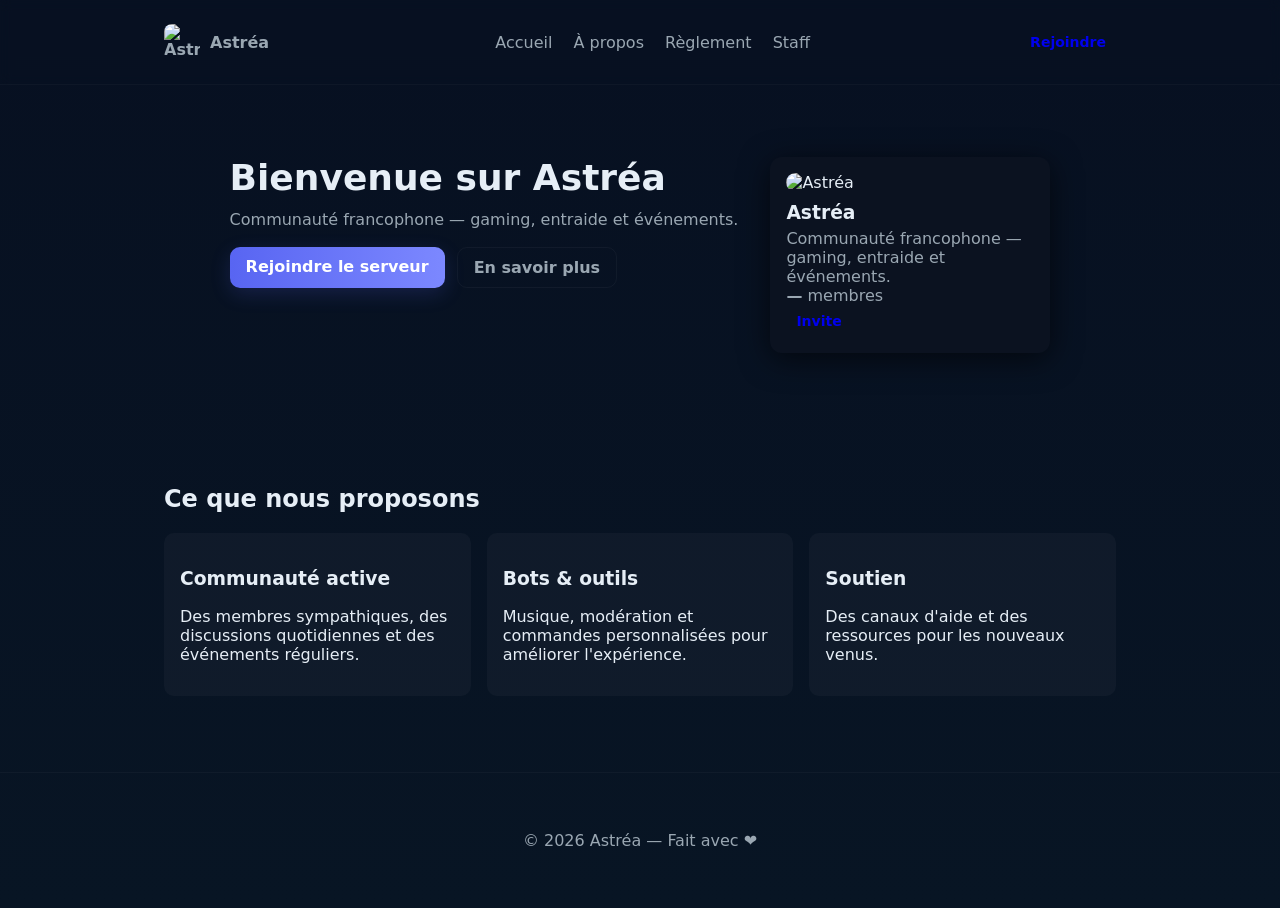
==== index.html @ 476ab1a2 "Add initial static site for Astréa: index, about, rules, staff, styles, script, README, assets" ====
<!doctype html>
<html lang="fr">
<head>
  <meta charset="utf-8" />
  <meta name="viewport" content="width=device-width,initial-scale=1" />
  <title>Astréa — Communauté Discord</title>
  <link rel="stylesheet" href="styles.css" />
  <meta name="description" content="Astréa — Communauté francophone : gaming, entraide et événements" />
</head>
<body>
  <header class="site-header">
    <div class="container">
      <a class="brand" href="/">
        <img src="assets/logo.png" alt="Astréa logo" id="siteLogo" />
        Astréa
      </a>
      <nav class="nav">
        <a href="/">Accueil</a>
        <a href="about.html">À propos</a>
        <a href="rules.html">Règlement</a>
        <a href="staff.html">Staff</a>
      </nav>
      <a class="btn small" href="https://discord.gg/AH4eVSTav" target="_blank" rel="noopener">Rejoindre</a>
    </div>
  </header>

  <main>
    <section class="hero">
      <div class="container hero-inner">
        <div class="hero-left">
          <h1>Bienvenue sur Astréa</h1>
          <p class="lead">Communauté francophone — gaming, entraide et événements.</p>
          <div class="actions">
            <a class="btn primary" href="https://discord.gg/AH4eVSTav" target="_blank" rel="noopener">Rejoindre le serveur</a>
            <a class="btn ghost" href="about.html">En savoir plus</a>
          </div>
        </div>

        <aside class="server-card">
          <img class="server-icon" src="assets/server-placeholder.png" alt="Astréa" />
          <div class="server-info">
            <h3>Astréa</h3>
            <p class="muted">Communauté francophone — gaming, entraide et événements.</p>
            <p class="server-stats"><strong id="memberCount">—</strong> membres</p>
            <a class="btn small" href="https://discord.gg/AH4eVSTav" target="_blank" rel="noopener">Invite</a>
          </div>
        </aside>
      </div>
    </section>

    <section class="container features">
      <h2>Ce que nous proposons</h2>
      <div class="grid">
        <div class="card">
          <h3>Communauté active</h3>
          <p>Des membres sympathiques, des discussions quotidiennes et des événements réguliers.</p>
        </div>
        <div class="card">
          <h3>Bots & outils</h3>
          <p>Musique, modération et commandes personnalisées pour améliorer l'expérience.</p>
        </div>
        <div class="card">
          <h3>Soutien</h3>
          <p>Des canaux d'aide et des ressources pour les nouveaux venus.</p>
        </div>
      </div>
    </section>

  </main>

  <footer class="site-footer">
    <div class="container">
      <p>© <span id="year"></span> Astréa — Fait avec ❤️</p>
    </div>
  </footer>

  <script src="script.js"></script>
</body>
</html>
---- styles.css ----
/* Styles for Astréa site */
:root{
  --bg:#0f1720;
  --card:#0b1220;
  --muted:#9aa7b2;
  --accent:#5865f2; /* change this to your server accent if you have one */
  --glass: rgba(255,255,255,0.03);
}
*{box-sizing:border-box}
body{
  margin:0;
  font-family:Inter,system-ui,Segoe UI,Roboto,"Helvetica Neue",Arial;
  background:linear-gradient(180deg,#071021 0%,#081524 100%);
  color:#e6eef6;
  -webkit-font-smoothing:antialiased;
}
.container{max-width:1000px;margin:0 auto;padding:24px}
.site-header{border-bottom:1px solid rgba(255,255,255,0.03);backdrop-filter:blur(6px)}
.site-header .container{display:flex;align-items:center;justify-content:space-between}
.brand{display:flex;align-items:center;gap:10px;color:var(--muted);text-decoration:none;font-weight:600}
.brand img{width:36px;height:36px;border-radius:8px;object-fit:cover}
.nav a{color:var(--muted);margin-left:16px;text-decoration:none}
.hero{padding:48px 0;display:grid}
.hero .container{display:flex;gap:32px;align-items:flex-start}
.hero-left{flex:1;max-width:620px}
.hero h1{font-size:36px;margin:0 0 12px}
.lead{color:var(--muted);margin:0 0 18px}
.actions{display:flex;gap:12px}
.btn{display:inline-block;padding:10px 16px;border-radius:10px;text-decoration:none;font-weight:600}
.btn.primary{background:linear-gradient(90deg,var(--accent),#7c88ff);color:white;box-shadow:0 6px 20px rgba(88,101,242,0.18)}
.btn.ghost{background:transparent;border:1px solid rgba(255,255,255,0.04);color:var(--muted)}
.btn.small{padding:8px 10px;font-size:14px}
.server-card{width:280px;background:var(--card);border-radius:12px;padding:16px;box-shadow:0 6px 30px rgba(0,0,0,0.6)}
.server-icon{width:64px;height:64px;border-radius:12px;object-fit:cover}
.server-info{margin-top:10px}
.server-info h3{margin:0 0 6px}
.server-info p{margin:0;color:var(--muted)}
.server-stats{margin-top:10px;color:#cfe0ff}
.features{padding:40px 24px}
.grid{display:grid;grid-template-columns:repeat(auto-fit,minmax(220px,1fr));gap:16px;margin-top:16px}
.card{background:var(--glass);padding:16px;border-radius:10px}
.join{padding:40px 24px;text-align:center}
.site-footer{border-top:1px solid rgba(255,255,255,0.03);padding:18px 0;margin-top:36px;text-align:center;color:var(--muted)}
@media(max-width:820px){
  .hero .container{flex-direction:column}
  .server-card{width:100%}
}
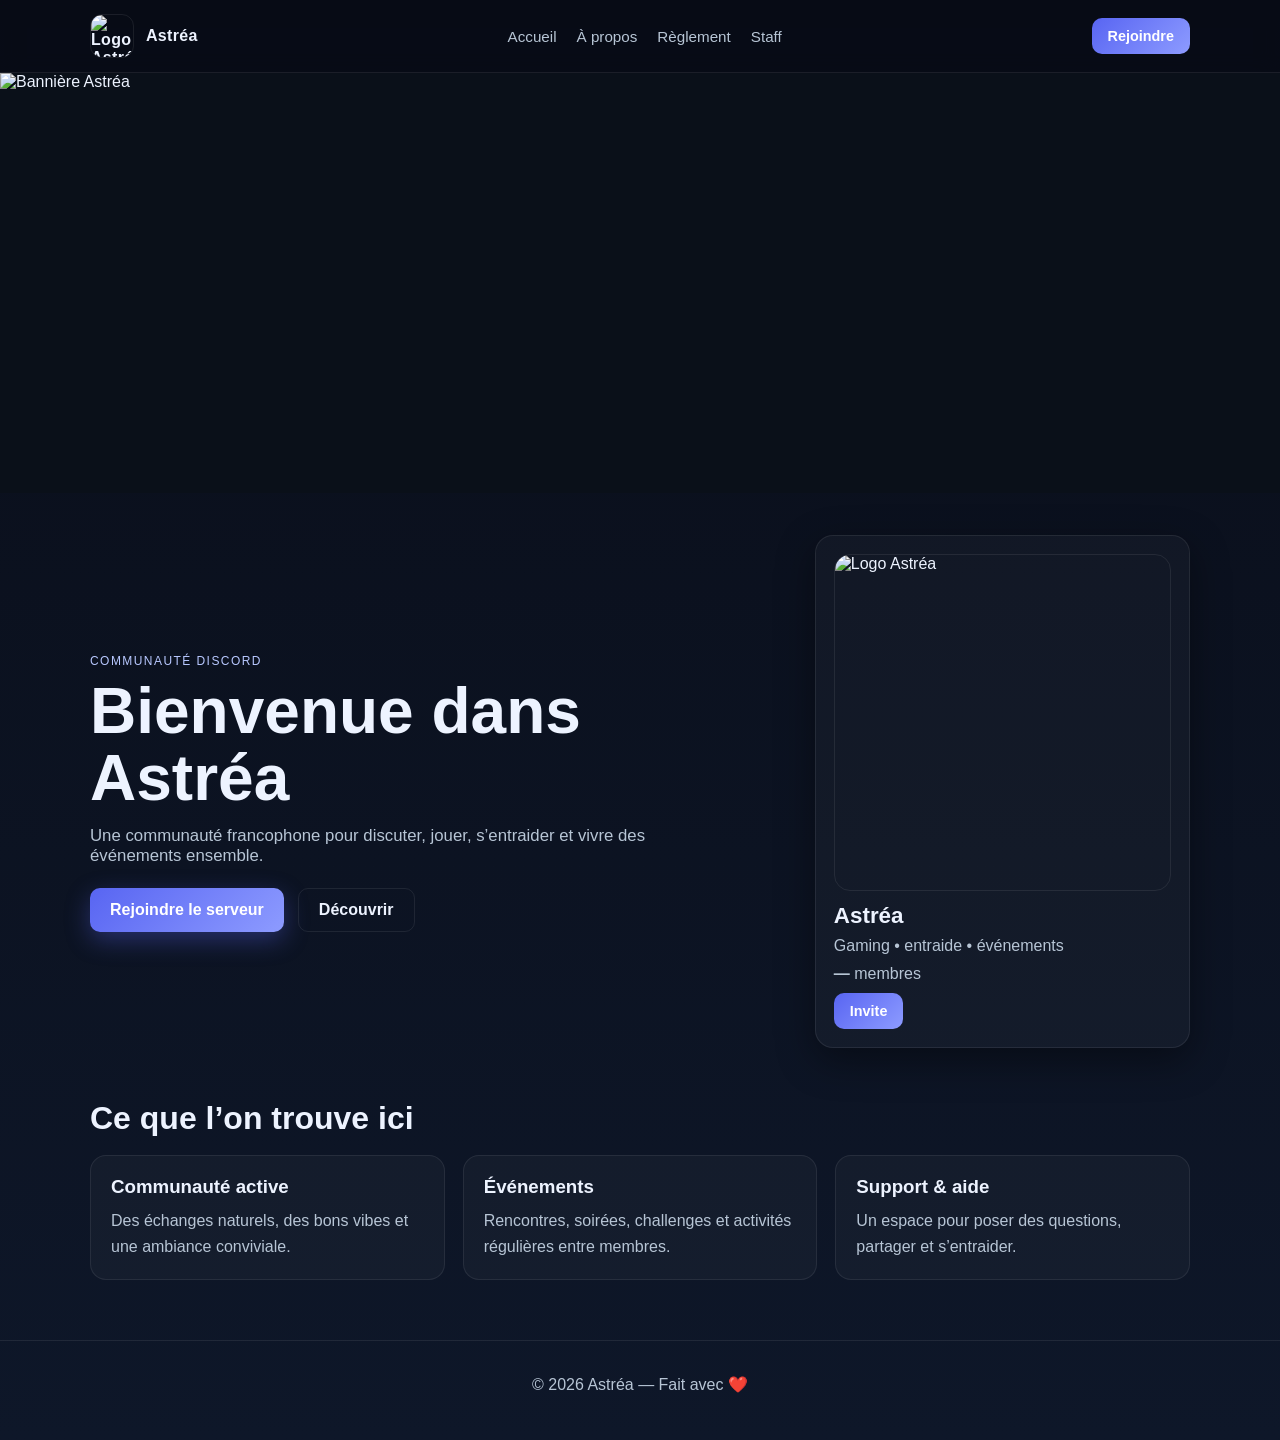
==== commit 71eb2abb: "Add animated preloader screen (massive star) and preloader behavior" ====
--- a/index.html
+++ b/index.html
@@ -5,42 +5,59 @@
   <meta name="viewport" content="width=device-width,initial-scale=1" />
   <title>Astréa — Communauté Discord</title>
   <link rel="stylesheet" href="styles.css" />
-  <meta name="description" content="Astréa — Communauté francophone : gaming, entraide et événements" />
+  <meta name="description" content="Astréa — communauté francophone, gaming, entraide et événements." />
 </head>
 <body>
+  <!-- Preloader -->
+  <div id="preloader" class="preloader" aria-hidden="false">
+    <div class="preloader-inner" role="status" aria-label="Chargement du site">
+      <!-- Star SVG (massive star) -->
+      <svg class="star" viewBox="0 0 24 24" xmlns="http://www.w3.org/2000/svg" aria-hidden="true" focusable="false">
+        <path d="M12 2.5l2.4 4.86 5.36.78-3.88 3.78.92 5.34L12 16.9 6.2 17.26l.92-5.34L3.24 8.14l5.36-.78L12 2.5z" />
+      </svg>
+    </div>
+  </div>
+
   <header class="site-header">
-    <div class="container">
+    <div class="container nav-row">
       <a class="brand" href="/">
-        <img src="assets/logo.png" alt="Astréa logo" id="siteLogo" />
-        Astréa
+        <img src="assets/logo.png" alt="Logo Astréa" />
+        <span>Astréa</span>
       </a>
+
       <nav class="nav">
         <a href="/">Accueil</a>
         <a href="about.html">À propos</a>
         <a href="rules.html">Règlement</a>
         <a href="staff.html">Staff</a>
       </nav>
+
       <a class="btn small" href="https://discord.gg/AH4eVSTav" target="_blank" rel="noopener">Rejoindre</a>
     </div>
   </header>
 
   <main>
+    <section class="hero-banner">
+      <img src="assets/banner.png" alt="Bannière Astréa" />
+    </section>
+
     <section class="hero">
       <div class="container hero-inner">
         <div class="hero-left">
-          <h1>Bienvenue sur Astréa</h1>
-          <p class="lead">Communauté francophone — gaming, entraide et événements.</p>
+          <span class="eyebrow">COMMUNAUTÉ DISCORD</span>
+          <h1>Bienvenue dans Astréa</h1>
+          <p class="lead">Une communauté francophone pour discuter, jouer, s’entraider et vivre des événements ensemble.</p>
           <div class="actions">
             <a class="btn primary" href="https://discord.gg/AH4eVSTav" target="_blank" rel="noopener">Rejoindre le serveur</a>
-            <a class="btn ghost" href="about.html">En savoir plus</a>
+            <a class="btn ghost" href="about.html">Découvrir</a>
           </div>
         </div>
 
         <aside class="server-card">
-          <img class="server-icon" src="assets/server-placeholder.png" alt="Astréa" />
+          <img src="assets/logo.png" alt="Logo Astréa" />
           <div class="server-info">
             <h3>Astréa</h3>
-            <p class="muted">Communauté francophone — gaming, entraide et événements.</p>
+            <p class="muted">Gaming • entraide • événements</p>
             <p class="server-stats"><strong id="memberCount">—</strong> membres</p>
             <a class="btn small" href="https://discord.gg/AH4eVSTav" target="_blank" rel="noopener">Invite</a>
           </div>
@@ -49,23 +66,22 @@
     </section>
 
     <section class="container features">
-      <h2>Ce que nous proposons</h2>
+      <h2>Ce que l’on trouve ici</h2>
       <div class="grid">
-        <div class="card">
+        <article class="card">
           <h3>Communauté active</h3>
-          <p>Des membres sympathiques, des discussions quotidiennes et des événements réguliers.</p>
-        </div>
-        <div class="card">
-          <h3>Bots & outils</h3>
-          <p>Musique, modération et commandes personnalisées pour améliorer l'expérience.</p>
-        </div>
-        <div class="card">
-          <h3>Soutien</h3>
-          <p>Des canaux d'aide et des ressources pour les nouveaux venus.</p>
-        </div>
+          <p>Des échanges naturels, des bons vibes et une ambiance conviviale.</p>
+        </article>
+        <article class="card">
+          <h3>Événements</h3>
+          <p>Rencontres, soirées, challenges et activités régulières entre membres.</p>
+        </article>
+        <article class="card">
+          <h3>Support & aide</h3>
+          <p>Un espace pour poser des questions, partager et s’entraider.</p>
+        </article>
       </div>
     </section>
-
   </main>
 
   <footer class="site-footer">
--- a/styles.css
+++ b/styles.css
@@ -1,47 +1,84 @@
-/* Styles for Astréa site */
+/* Styles for Astréa site with preloader */
 :root{
-  --bg:#0f1720;
-  --card:#0b1220;
-  --muted:#9aa7b2;
-  --accent:#5865f2; /* change this to your server accent if you have one */
-  --glass: rgba(255,255,255,0.03);
+  --bg:#0b1220;
+  --card:#121d2c;
+  --muted:#b7c5d5;
+  --text:#edf3ff;
+  --accent:#5865f2;
+  --accent-2:#8d9bff;
+  --border:rgba(255,255,255,0.08);
 }
 *{box-sizing:border-box}
+html{scroll-behavior:smooth}
 body{
   margin:0;
-  font-family:Inter,system-ui,Segoe UI,Roboto,"Helvetica Neue",Arial;
-  background:linear-gradient(180deg,#071021 0%,#081524 100%);
-  color:#e6eef6;
-  -webkit-font-smoothing:antialiased;
+  font-family:Segoe UI, Inter, sans-serif;
+  background:linear-gradient(180deg,#090d18 0%, #0e1729 100%);
+  color:var(--text);
 }
-.container{max-width:1000px;margin:0 auto;padding:24px}
-.site-header{border-bottom:1px solid rgba(255,255,255,0.03);backdrop-filter:blur(6px)}
-.site-header .container{display:flex;align-items:center;justify-content:space-between}
-.brand{display:flex;align-items:center;gap:10px;color:var(--muted);text-decoration:none;font-weight:600}
-.brand img{width:36px;height:36px;border-radius:8px;object-fit:cover}
-.nav a{color:var(--muted);margin-left:16px;text-decoration:none}
-.hero{padding:48px 0;display:grid}
-.hero .container{display:flex;gap:32px;align-items:flex-start}
-.hero-left{flex:1;max-width:620px}
-.hero h1{font-size:36px;margin:0 0 12px}
-.lead{color:var(--muted);margin:0 0 18px}
-.actions{display:flex;gap:12px}
-.btn{display:inline-block;padding:10px 16px;border-radius:10px;text-decoration:none;font-weight:600}
-.btn.primary{background:linear-gradient(90deg,var(--accent),#7c88ff);color:white;box-shadow:0 6px 20px rgba(88,101,242,0.18)}
-.btn.ghost{background:transparent;border:1px solid rgba(255,255,255,0.04);color:var(--muted)}
-.btn.small{padding:8px 10px;font-size:14px}
-.server-card{width:280px;background:var(--card);border-radius:12px;padding:16px;box-shadow:0 6px 30px rgba(0,0,0,0.6)}
-.server-icon{width:64px;height:64px;border-radius:12px;object-fit:cover}
-.server-info{margin-top:10px}
-.server-info h3{margin:0 0 6px}
-.server-info p{margin:0;color:var(--muted)}
-.server-stats{margin-top:10px;color:#cfe0ff}
-.features{padding:40px 24px}
-.grid{display:grid;grid-template-columns:repeat(auto-fit,minmax(220px,1fr));gap:16px;margin-top:16px}
-.card{background:var(--glass);padding:16px;border-radius:10px}
-.join{padding:40px 24px;text-align:center}
-.site-footer{border-top:1px solid rgba(255,255,255,0.03);padding:18px 0;margin-top:36px;text-align:center;color:var(--muted)}
-@media(max-width:820px){
-  .hero .container{flex-direction:column}
-  .server-card{width:100%}
+
+/* Preloader styles */
+#preloader{
+  position:fixed;
+  inset:0;
+  display:flex;
+  align-items:center;
+  justify-content:center;
+  background:linear-gradient(180deg, rgba(6,10,18,0.95), rgba(8,12,22,0.95));
+  z-index:9999;
+  transition:opacity 420ms ease, visibility 420ms ease;
 }
+#preloader.hidden{opacity:0;visibility:hidden;pointer-events:none}
+.preloader-inner{display:flex;align-items:center;justify-content:center}
+.star{width:180px;height:180px;fill:var(--accent);filter:drop-shadow(0 10px 30px rgba(88,101,242,0.28));transform-origin:center;animation:starPulse 1600ms ease-in-out infinite}
+@keyframes starPulse{
+  0%{transform:scale(0.9) rotate(0deg)}
+  40%{transform:scale(1.08) rotate(14deg)}
+  80%{transform:scale(0.98) rotate(-6deg)}
+  100%{transform:scale(0.9) rotate(0deg)}
+}
+
+/* subtle rotating sparkles around star */
+.star::after{content:''}
+
+img{max-width:100%;display:block}
+a{text-decoration:none}
+.container{width:min(1100px, calc(100% - 32px));margin:0 auto}
+.site-header{position:sticky;top:0;z-index:20;background:rgba(8,12,22,0.72);backdrop-filter:blur(10px);border-bottom:1px solid var(--border)}
+.nav-row{display:flex;justify-content:space-between;align-items:center;gap:20px;min-height:72px}
+.brand{display:flex;align-items:center;gap:12px;color:var(--text);font-weight:700;letter-spacing:0.02em}
+.brand img{width:44px;height:44px;border-radius:12px;object-fit:cover;border:1px solid var(--border)}
+.nav{display:flex;align-items:center;gap:20px}
+.nav a{color:var(--muted);font-size:0.95rem}
+.nav a:hover{color:var(--text)}
+.btn{display:inline-flex;align-items:center;justify-content:center;border-radius:10px;font-weight:700;transition:0.2s ease}
+.btn.primary{background:linear-gradient(135deg, var(--accent), var(--accent-2));color:white;padding:12px 20px;box-shadow:0 8px 25px rgba(88,101,242,0.35)}
+.btn.ghost{background:transparent;border:1px solid var(--border);color:var(--text);padding:12px 20px}
+.btn.small{background:linear-gradient(135deg, var(--accent), var(--accent-2));color:white;padding:10px 16px;font-size:0.9rem}
+.hero-banner{width:100%;background:#0a1019}
+.hero-banner img{width:100%;height:420px;object-fit:cover;display:block}
+.hero{padding:42px 0 20px}
+.hero-inner{display:grid;grid-template-columns:1.3fr 0.7fr;gap:28px;align-items:center}
+.eyebrow{display:inline-block;font-size:0.75rem;letter-spacing:0.12em;color:#b8c8ff;margin-bottom:10px}
+.hero-left h1{margin:0 0 14px;font-size: clamp(2.3rem, 5vw, 4rem);line-height:1.05}
+.hero-left p{font-size:1.05rem;color:var(--muted);max-width:620px;margin:0 0 22px}
+.actions{display:flex;gap:14px;flex-wrap:wrap}
+.server-card{background:rgba(255,255,255,0.03);border:1px solid var(--border);border-radius:18px;padding:18px;box-shadow:0 12px 38px rgba(0,0,0,0.4)}
+.server-card img{width:100%;aspect-ratio:1/1;object-fit:cover;border-radius:16px;margin-bottom:12px;border:1px solid var(--border)}
+.server-info h3{margin:0 0 8px;font-size:1.4rem}
+.server-info p{margin:0 0 10px;color:var(--muted)}
+.server-info .stats{color:var(--text);margin-bottom:16px}
+.features{padding:32px 0 60px}
+.features h2{margin:0 0 18px;font-size:2rem}
+.grid{display:grid;grid-template-columns:repeat(3, minmax(0, 1fr));gap:18px}
+.card{background:rgba(255,255,255,0.03);border:1px solid var(--border);border-radius:16px;padding:20px}
+.card h3{margin-top:0;margin-bottom:10px}
+.card p{color:var(--muted);line-height:1.6;margin:0}
+.site-footer{border-top:1px solid var(--border);padding:18px 0 30px;color:var(--muted);text-align:center}
+
+@media (max-width: 820px){
+  .nav{display:none}
+  .hero-inner{grid-template-columns:1fr}
+  .grid{grid-template-columns:1fr}
+  .hero-banner img{height:260px}
+}
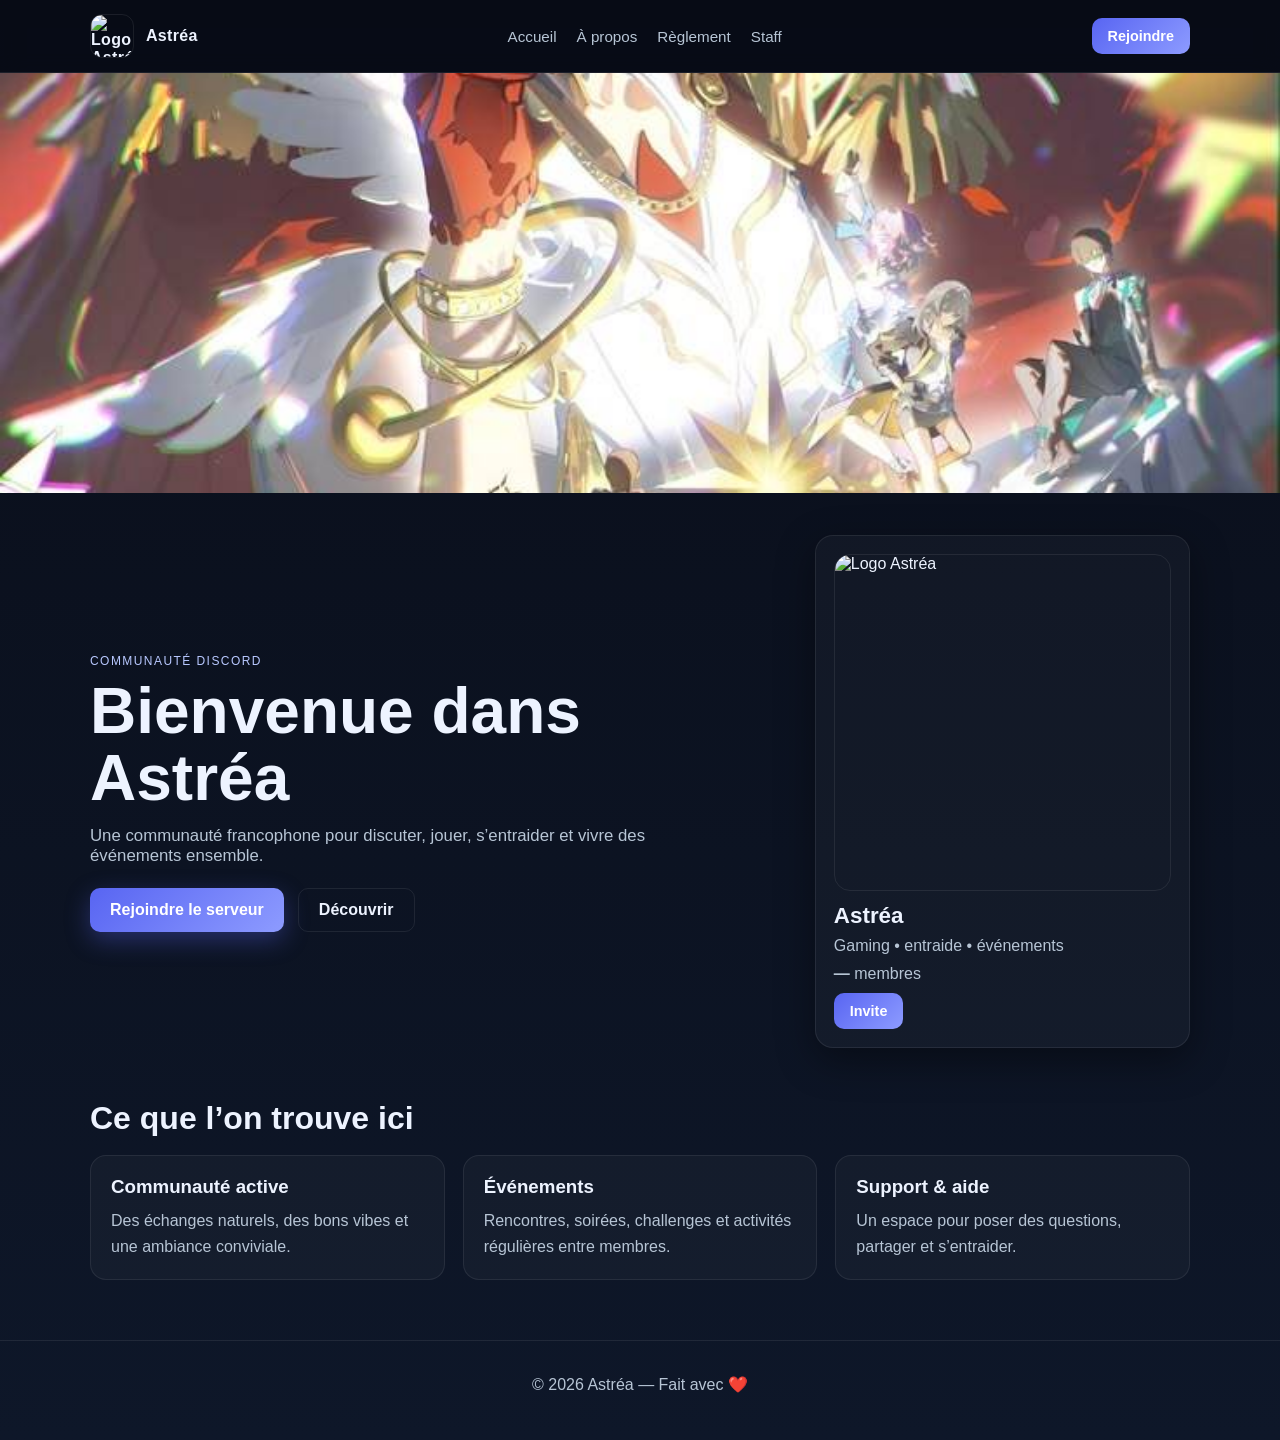
==== commit 88d8b74a: "Replace banner image with new asset" ====
--- a/index.html
+++ b/index.html
@@ -38,7 +38,7 @@
 
   <main>
     <section class="hero-banner">
-      <img src="assets/banner.png" alt="Bannière Astréa" />
+      <img src="assets/29c783f58c61cc0b6a4fc9bafc67d3b6.jpg" alt="Bannière Astréa" />
     </section>
 
     <section class="hero">
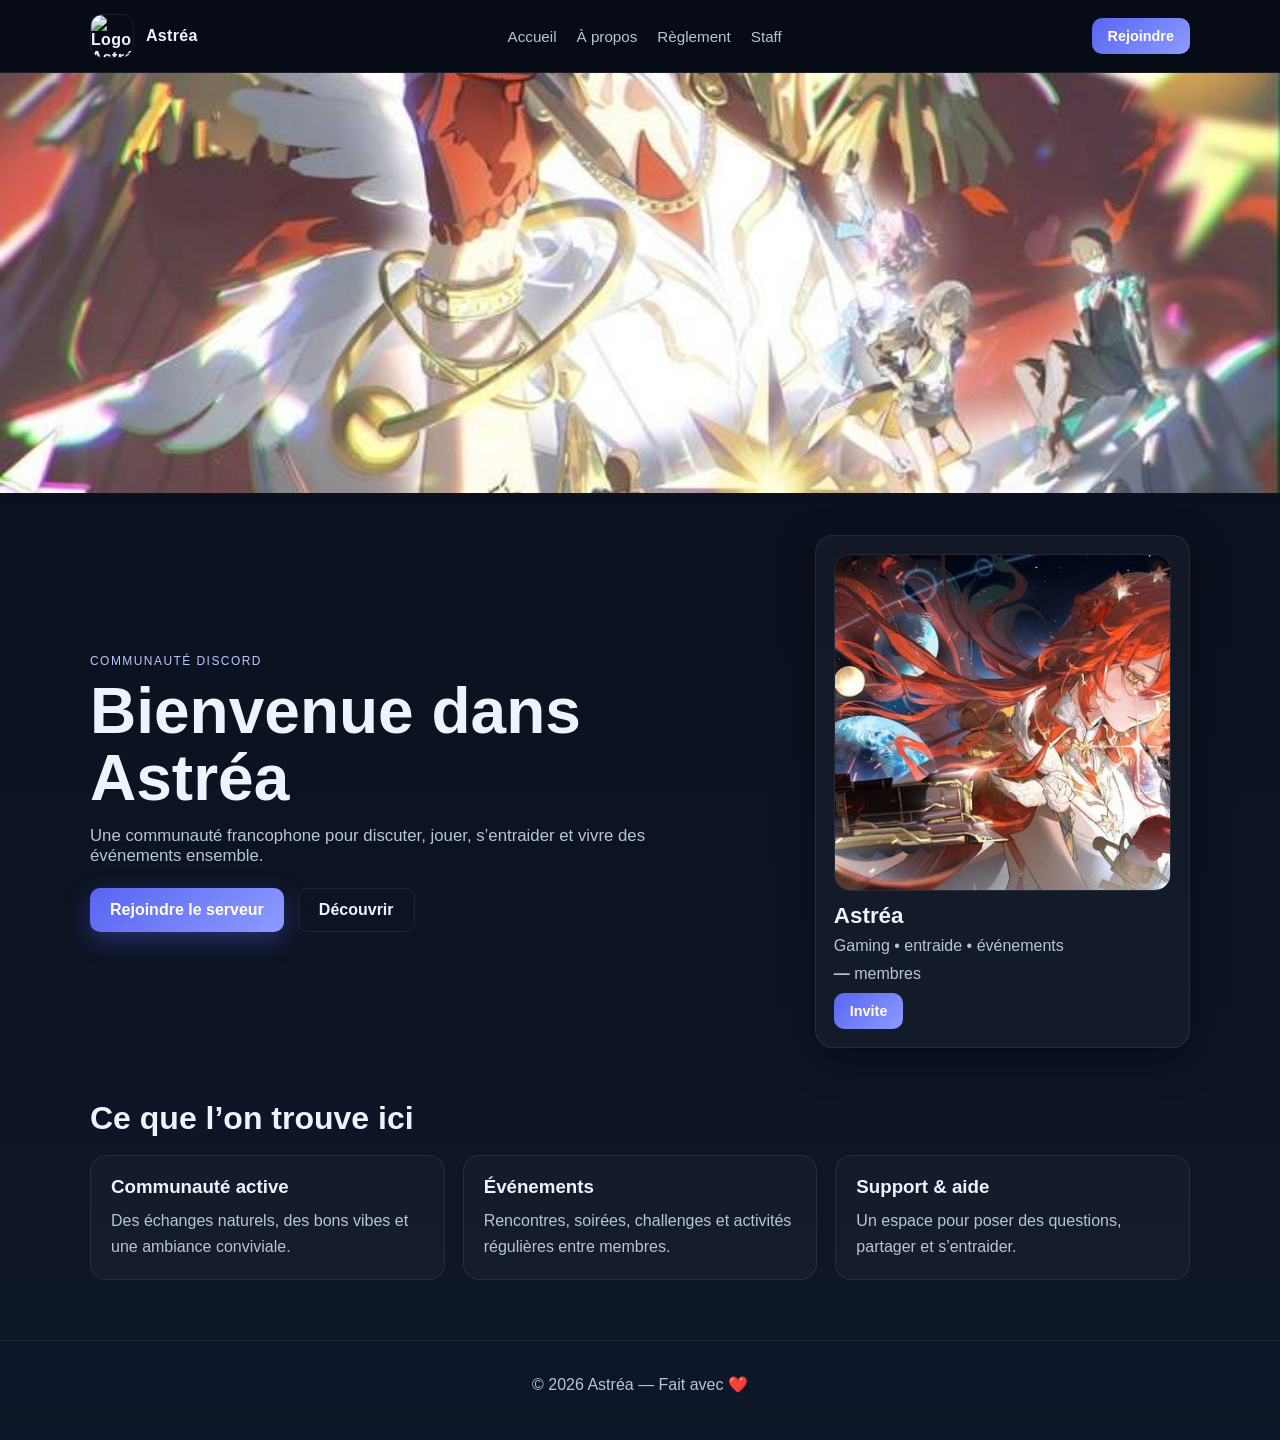
==== commit 47fdc558: "Replace logo image with a new file" ====
--- a/index.html
+++ b/index.html
@@ -54,7 +54,7 @@
         </div>
 
         <aside class="server-card">
-          <img src="assets/logo.png" alt="Logo Astréa" />
+          <img src="assets/d5908ee06ef6b32e7dd6ac15dfc596c1.jpg" alt="Logo Astréa" />
           <div class="server-info">
             <h3>Astréa</h3>
             <p class="muted">Gaming • entraide • événements</p>
